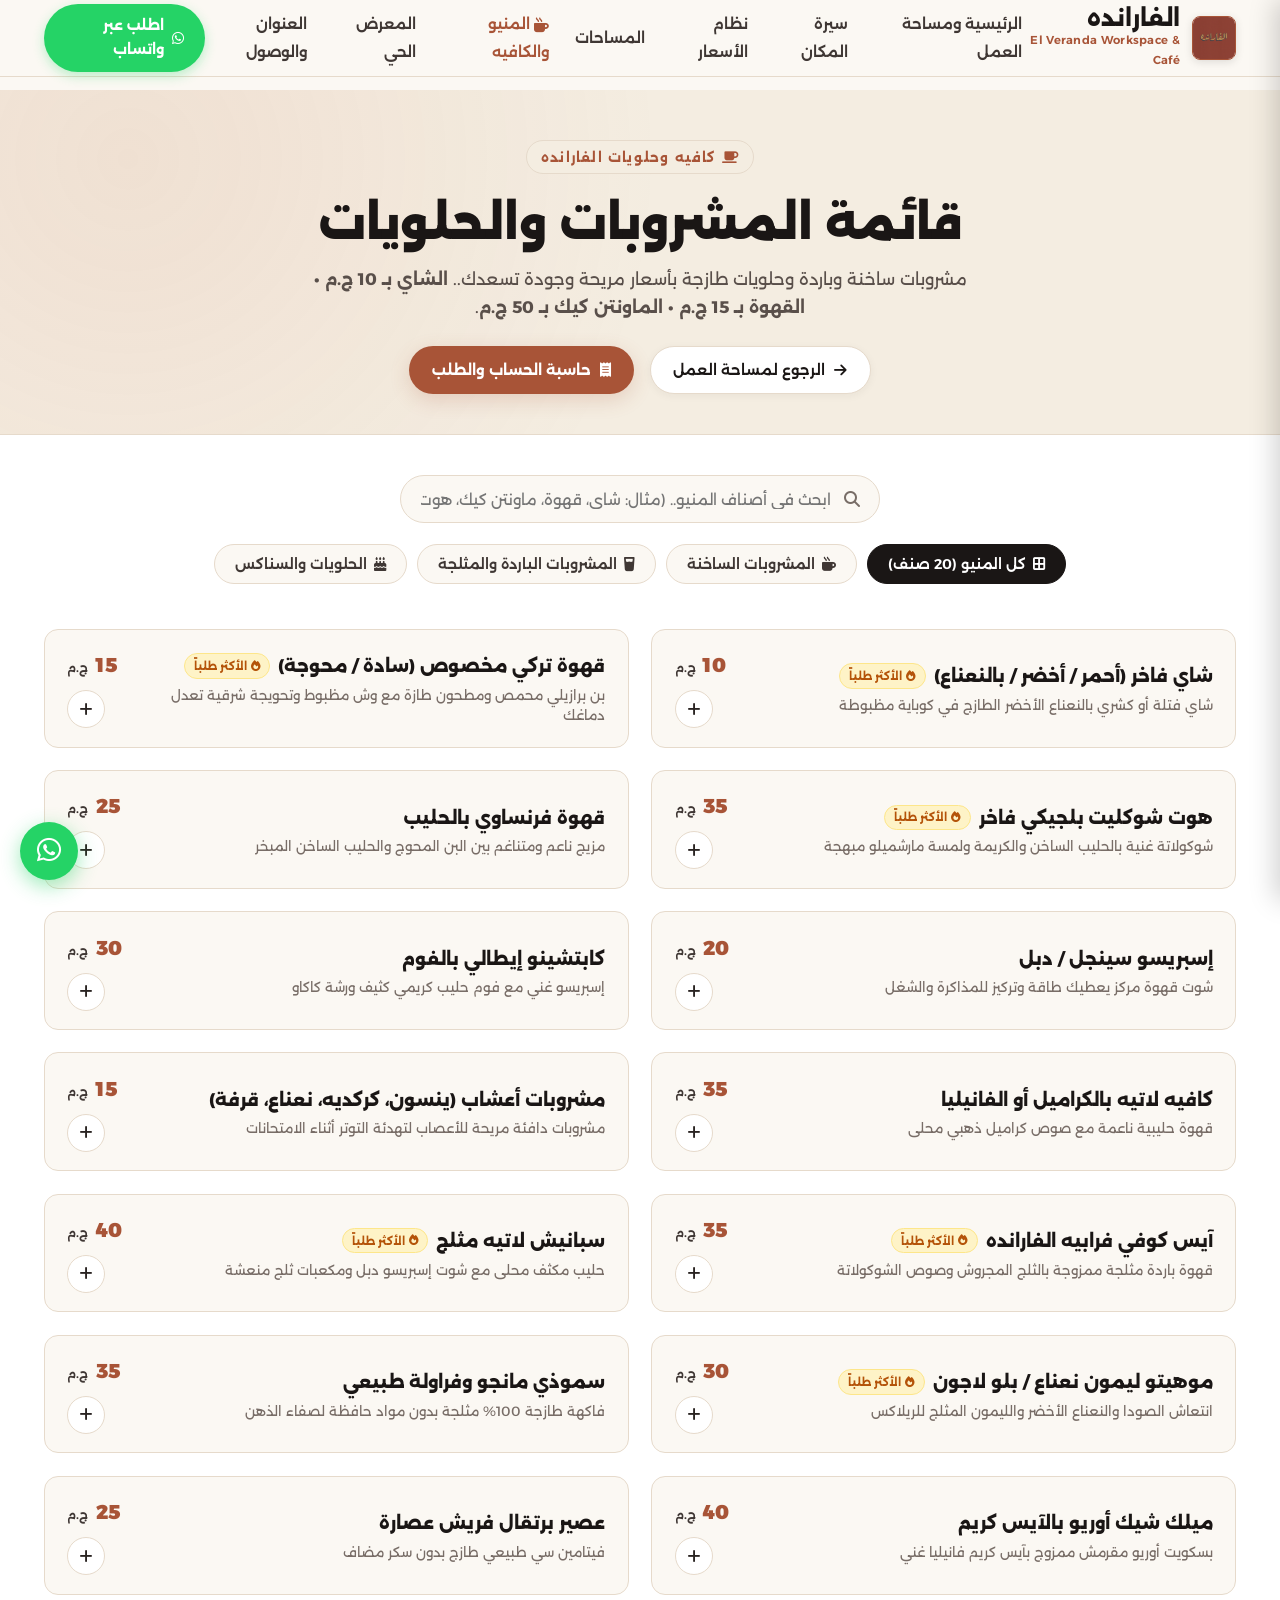
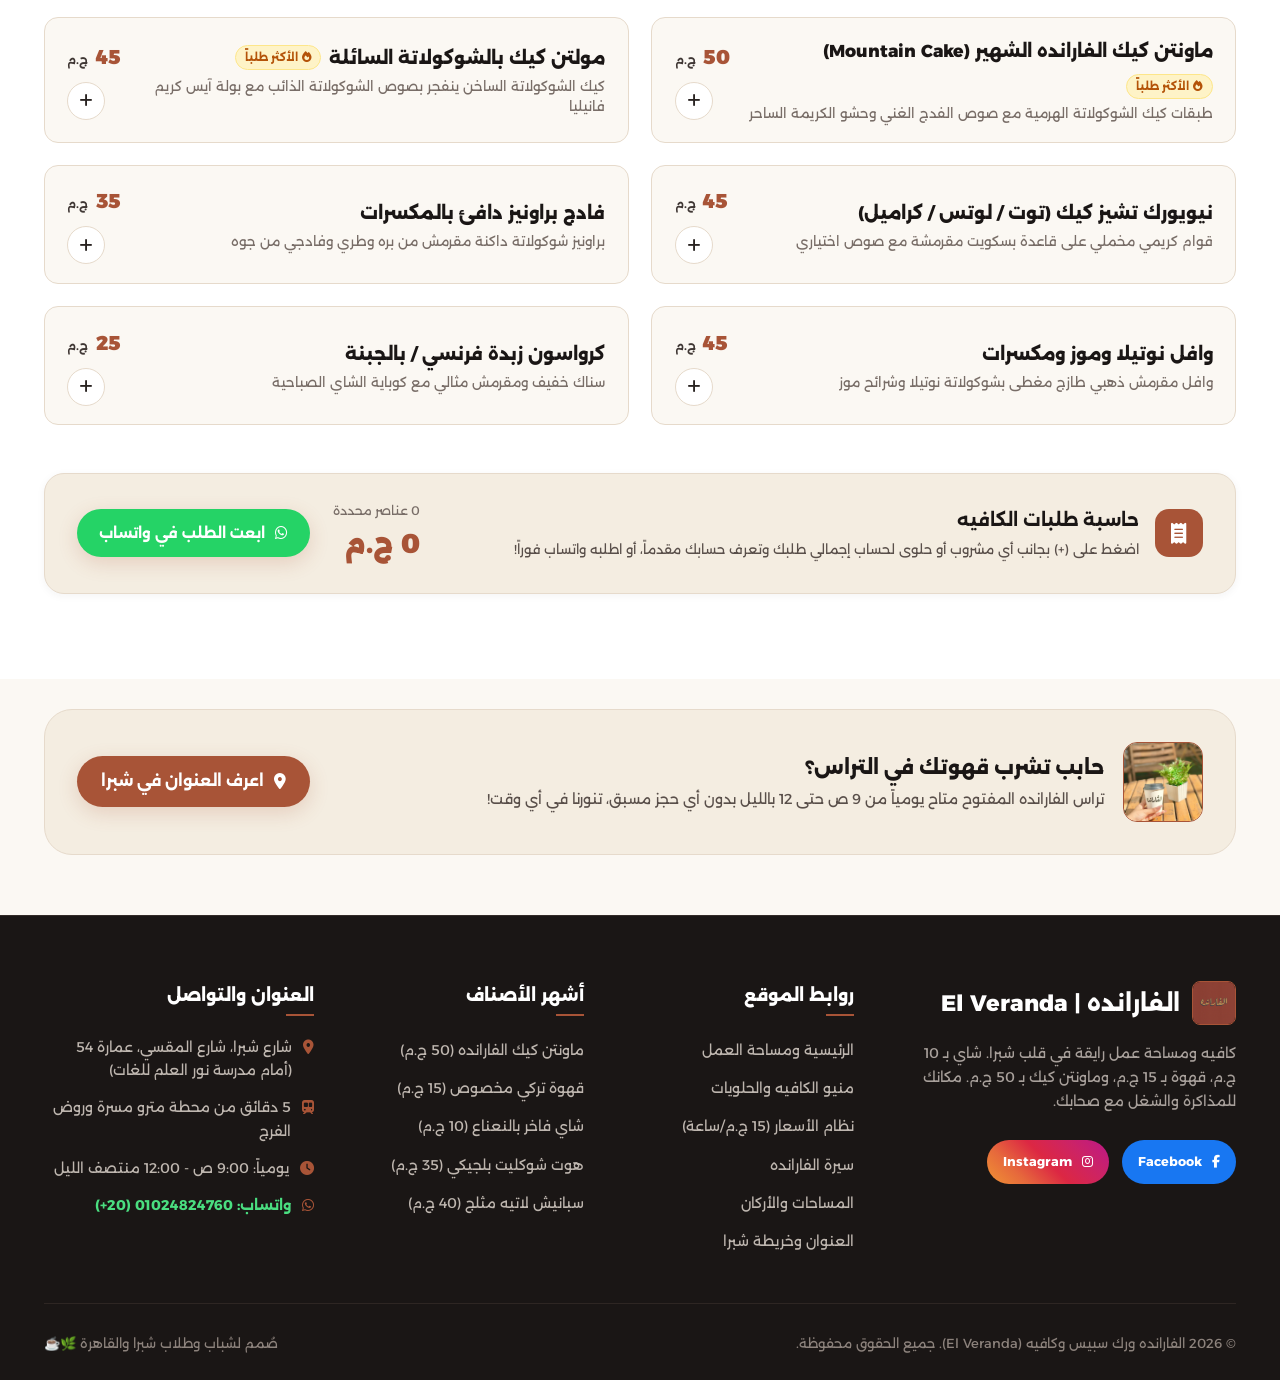
==== menu.html @ e0df3119 "Update files" ====
<!DOCTYPE html>
<html lang="ar" dir="rtl">
<head>
  <meta charset="UTF-8">
  <meta name="viewport" content="width=device-width, initial-scale=1.0">
  <meta name="description" content="منيو كافيه وحلويات الفارانده ورك سبيس (El Veranda) - شاي بـ 10 ج.م، قهوة تركي بـ 15 ج.م، وماونتن كيك بـ 50 ج.م، ومشروبات ساخنة ومثلجة.">
  <meta name="keywords" content="منيو الفارانده, كافيه الفارانده, ماونتن كيك شبرا, منيو El Veranda, ورك سبيس شبرا">
  <meta name="theme-color" content="#a85437">
  
  <title>منيو الكافيه والحلويات | الفارانده ورك سبيس - El Veranda</title>

  <!-- Google Fonts: Alexandria & Cairo & Amiri -->
  <link rel="preconnect" href="https://fonts.googleapis.com">
  <link rel="preconnect" href="https://fonts.gstatic.com" crossorigin>
  <link href="https://fonts.googleapis.com/css2?family=Alexandria:wght@300;400;500;600;700;800;900&family=Amiri:ital,wght@0,400;0,700;1,400&family=Cairo:wght@400;600;700;800;900&display=swap" rel="stylesheet">

  <!-- FontAwesome Icons -->
  <link rel="stylesheet" href="https://cdnjs.cloudflare.com/ajax/libs/font-awesome/6.5.1/css/all.min.css">

  <!-- Main Stylesheet -->
  <link rel="stylesheet" href="assets/css/style.css">
  <link rel="icon" type="image/jpeg" href="assets/images/logo.jpg">
</head>
<body class="page-menu">

  <!-- ==========================================================================
       Header & Navigation Bar
       ========================================================================== -->
  <header class="site-header" id="header">
    <div class="container">
      <div class="nav-wrapper">
        <a href="index.html" class="brand-link" aria-label="الفارانده الصفحة الرئيسية">
          <img src="assets/images/logo.jpg" alt="شعار الفارانده ورك سبيس" class="brand-logo-img">
          <div class="brand-text">
            <span class="brand-name">الفارانده</span>
            <span class="brand-tagline">El Veranda Workspace & Café</span>
          </div>
        </a>

        <!-- Desktop Navigation -->
        <nav aria-label="القائمة الرئيسية">
          <ul class="nav-links">
            <li><a href="index.html">الرئيسية ومساحة العمل</a></li>
            <li><a href="index.html#about">سيرة المكان</a></li>
            <li><a href="index.html#pricing">نظام الأسعار</a></li>
            <li><a href="index.html#spaces">المساحات</a></li>
            <li><a href="menu.html" class="active" style="color: var(--color-primary);"><i class="fa-solid fa-mug-hot"></i> المنيو والكافيه</a></li>
            <li><a href="index.html#gallery">المعرض الحي</a></li>
            <li><a href="index.html#contact">العنوان والوصول</a></li>
          </ul>
        </nav>

        <div class="nav-actions">
          <a href="https://api.whatsapp.com/send?phone=201024824760&text=%D9%85%D8%B1%D8%AD%D8%A8%D8%A7%D9%8B%D8%8C%20%D8%AD%D8%A7%D8%A8%D8%A8%20%D8%A3%D8%B7%D9%84%D8%A8%20%D9%85%D9%86%20%D9%85%D9%86%D9%8A%D9%88%20%D8%A7%D9%84%D9%81%D8%A7%D8%B1%D8%A7%D9%86%D8%AF%D9%87" target="_blank" class="btn-header-reserve" aria-label="تواصل معنا عبر واتساب 01024824760">
            <i class="fa-brands fa-whatsapp"></i>
            <span>اطلب عبر واتساب</span>
          </a>
          <button class="mobile-toggle" aria-label="فتح القائمة الجانبية">
            <i class="fa-solid fa-bars-staggered"></i>
          </button>
        </div>
      </div>
    </div>
  </header>

  <!-- Mobile Drawer Menu -->
  <div class="mobile-drawer-overlay"></div>
  <aside class="mobile-nav-drawer" aria-label="القائمة في الجوال">
    <div class="mobile-drawer-header">
      <div class="brand-link">
        <img src="assets/images/logo.jpg" alt="لوجو الفارانده" class="brand-logo-img" style="width: 40px; height: 40px;">
        <span class="brand-name" style="font-size: 1.25rem;">الفارانده</span>
      </div>
      <button class="drawer-close-btn" aria-label="إغلاق القائمة">
        <i class="fa-solid fa-xmark"></i>
      </button>
    </div>
    <ul class="mobile-drawer-links">
      <li><a href="index.html">الرئيسية ومساحة العمل</a></li>
      <li><a href="menu.html" style="color: var(--color-primary); font-weight: 800;"><i class="fa-solid fa-mug-hot"></i> قائمة المنيو والحلويات</a></li>
      <li><a href="index.html#pricing">نظام الأسعار (15 ج.م/ساعة)</a></li>
      <li><a href="index.html#about">سيرة الفارانده</a></li>
      <li><a href="index.html#spaces">المساحات والتراس</a></li>
      <li><a href="index.html#gallery">معرض الصور</a></li>
      <li><a href="index.html#contact">العنوان وخريطة شبرا</a></li>
    </ul>
    <div style="margin-top: auto; display: flex; flex-direction: column; gap: 0.8rem;">
      <a href="https://api.whatsapp.com/send?phone=201024824760" target="_blank" class="social-btn whatsapp" style="justify-content: center; font-size: 0.95rem;">
        <i class="fa-brands fa-whatsapp"></i> واتساب: 01024824760
      </a>
      <a href="https://www.facebook.com/ver.anda.262926?mibextid=ZbWKwL" target="_blank" class="social-btn facebook" style="justify-content: center;">
        <i class="fa-brands fa-facebook-f"></i> صفحتنا على فيسبوك
      </a>
      <a href="https://www.instagram.com/elvaranda?srtk=MWs0d3d0Y2lwNjcxaQ==" target="_blank" class="social-btn instagram" style="justify-content: center;">
        <i class="fa-brands fa-instagram"></i> حسابنا على انستجرام
      </a>
    </div>
  </aside>

  <main style="padding-top: 90px;">
    <!-- ==========================================================================
         Menu Hero Banner
         ========================================================================== -->
    <section class="menu-hero-banner" style="background: radial-gradient(circle at 10% 20%, rgba(200, 110, 78, 0.1) 0%, transparent 45%), var(--color-bg-secondary); padding: 50px 0 40px; border-bottom: 1px solid var(--color-border);">
      <div class="container" style="text-align: center;">
        <span class="section-eyebrow"><i class="fa-solid fa-mug-saucer"></i> كافيه وحلويات الفارانده</span>
        <h1 class="section-title" style="margin-top: 0.5rem; font-size: clamp(2rem, 4vw, 2.8rem);">قائمة المشروبات والحلويات</h1>
        <p class="section-desc" style="max-width: 680px; margin: 0.8rem auto 1.5rem;">
          مشروبات ساخنة وباردة وحلويات طازجة بأسعار مريحة وجودة تسعدك.. 
          <strong>الشاي بـ 10 ج.م • القهوة بـ 15 ج.م • الماونتن كيك بـ 50 ج.م</strong>.
        </p>

        <!-- Quick Back Link -->
        <div style="display: flex; justify-content: center; gap: 1rem; flex-wrap: wrap;">
          <a href="index.html" class="btn-secondary" style="font-size: 0.9rem; padding: 0.6rem 1.4rem;">
            <i class="fa-solid fa-arrow-right"></i> الرجوع لمساحة العمل
          </a>
          <a href="#menu-calculator" class="btn-primary" style="font-size: 0.9rem; padding: 0.6rem 1.4rem;">
            <i class="fa-solid fa-receipt"></i> حاسبة الحساب والطلب
          </a>
        </div>
      </div>
    </section>

    <!-- ==========================================================================
         Menu Interactive System
         ========================================================================== -->
    <section class="section-padding" style="background: #ffffff; padding-top: 40px;" id="menu-section">
      <div class="container">
        
        <div class="menu-controls">
          <!-- Live Search -->
          <div class="menu-search-box">
            <i class="fa-solid fa-magnifying-glass menu-search-icon"></i>
            <input type="text" id="menu-search" class="menu-search-input" placeholder="ابحث في أصناف المنيو.. (مثال: شاي، قهوة، ماونتن كيك، هوت شوكليت)">
          </div>

          <!-- Category Tabs -->
          <div class="menu-category-tabs">
            <button class="menu-cat-btn active" data-cat="all"><i class="fa-solid fa-border-all"></i> كل المنيو (20 صنف)</button>
            <button class="menu-cat-btn" data-cat="hot"><i class="fa-solid fa-mug-hot"></i> المشروبات الساخنة</button>
            <button class="menu-cat-btn" data-cat="cold"><i class="fa-solid fa-glass-water"></i> المشروبات الباردة والمثلجة</button>
            <button class="menu-cat-btn" data-cat="dessert"><i class="fa-solid fa-cake-candles"></i> الحلويات والسناكس</button>
          </div>
        </div>

        <!-- Dynamic Menu Items Container -->
        <div class="menu-items-grid" id="menu-items-container">
          <!-- Populated by JavaScript -->
        </div>

        <!-- Interactive Menu Tray & Calculator Panel -->
        <div class="menu-calculator-panel" id="menu-calculator">
          <div class="calc-info">
            <div class="calc-icon"><i class="fa-solid fa-receipt"></i></div>
            <div class="calc-text">
              <strong>حاسبة طلبات الكافيه</strong>
              <span>اضغط على (+) بجانب أي مشروب أو حلوى لحساب إجمالي طلبك وتعرف حسابك مقدماً، أو اطلبه واتساب فوراً!</span>
            </div>
          </div>

          <div class="calc-total-wrap">
            <div class="calc-total-box">
              <span class="calc-total-label" id="calc-item-count">0 عناصر محددة</span>
              <div class="calc-total-amount" id="calc-total-sum">0 ج.م</div>
            </div>

            <div style="display: flex; gap: 0.75rem;">
              <button id="btn-order-wa" class="btn-primary" style="padding: 0.65rem 1.4rem; font-size: 0.9rem; background: #25d366; border-color: #25d366;">
                <i class="fa-brands fa-whatsapp"></i> ابعت الطلب في واتساب
              </button>
              <button id="btn-reset-tray" class="btn-secondary" style="padding: 0.65rem 1rem; font-size: 0.85rem; display: none;">
                <i class="fa-solid fa-rotate-left"></i> تفريغ
              </button>
            </div>
          </div>
        </div>

      </div>
    </section>

    <!-- Visual Highlights Banner -->
    <section class="container" style="padding: 30px 1.5rem 60px;">
      <div style="background: var(--color-bg-secondary); border: 1px solid var(--color-border); border-radius: var(--radius-xl); padding: 2rem; display: flex; align-items: center; justify-content: space-between; flex-wrap: wrap; gap: 1.5rem;">
        <div style="display: flex; align-items: center; gap: 1.2rem;">
          <img src="assets/images/coffee-cup.jpg" alt="قهوة الفارانده" style="width: 80px; height: 80px; border-radius: var(--radius-md); object-fit: cover; border: 1.5px solid var(--color-primary);">
          <div>
            <h3 style="font-size: 1.2rem; font-weight: 800; color: var(--color-charcoal-900);">حابب تشرب قهوتك في التراس؟</h3>
            <p style="font-size: 0.9rem; color: var(--color-charcoal-600); margin-top: 0.2rem;">تراس الفارانده المفتوح متاح يومياً من 9 ص حتى 12 بالليل بدون أي حجز مسبق، تنورنا في أي وقت!</p>
          </div>
        </div>
        <a href="index.html#contact" class="btn-primary" style="padding: 0.75rem 1.5rem;">
          <i class="fa-solid fa-location-dot"></i> اعرف العنوان في شبرا
        </a>
      </div>
    </section>

  </main>

  <!-- ==========================================================================
       Footer
       ========================================================================== -->
  <footer class="site-footer">
    <div class="container">
      <div class="footer-grid">
        
        <div class="footer-brand">
          <div class="footer-logo-row">
            <img src="assets/images/logo.jpg" alt="لوجو الفارانده" class="footer-logo-img">
            <span class="footer-brand-title">الفارانده | El Veranda</span>
          </div>
          <p class="footer-desc">
            كافيه ومساحة عمل رايقة في قلب شبرا. شاي بـ 10 ج.م، قهوة بـ 15 ج.م، وماونتن كيك بـ 50 ج.م. مكانك للمذاكرة والشغل مع صحابك.
          </p>
          <div class="social-links-row">
            <a href="https://www.facebook.com/ver.anda.262926?mibextid=ZbWKwL" target="_blank" rel="noopener noreferrer" class="social-btn facebook" style="padding: 0.5rem 1rem; font-size: 0.8rem;">
              <i class="fa-brands fa-facebook-f"></i> Facebook
            </a>
            <a href="https://www.instagram.com/elvaranda?srtk=MWs0d3d0Y2lwNjcxaQ==" target="_blank" rel="noopener noreferrer" class="social-btn instagram" style="padding: 0.5rem 1rem; font-size: 0.8rem;">
              <i class="fa-brands fa-instagram"></i> Instagram
            </a>
          </div>
        </div>

        <div>
          <h4 class="footer-col-title">روابط الموقع</h4>
          <ul class="footer-links">
            <li><a href="index.html">الرئيسية ومساحة العمل</a></li>
            <li><a href="menu.html">منيو الكافيه والحلويات</a></li>
            <li><a href="index.html#pricing">نظام الأسعار (15 ج.م/ساعة)</a></li>
            <li><a href="index.html#about">سيرة الفارانده</a></li>
            <li><a href="index.html#spaces">المساحات والأركان</a></li>
            <li><a href="index.html#contact">العنوان وخريطة شبرا</a></li>
          </ul>
        </div>

        <div>
          <h4 class="footer-col-title">أشهر الأصناف</h4>
          <ul class="footer-links">
            <li><a href="#menu-section">ماونتن كيك الفارانده (50 ج.م)</a></li>
            <li><a href="#menu-section">قهوة تركي مخصوص (15 ج.م)</a></li>
            <li><a href="#menu-section">شاي فاخر بالنعناع (10 ج.م)</a></li>
            <li><a href="#menu-section">هوت شوكليت بلجيكي (35 ج.م)</a></li>
            <li><a href="#menu-section">سبانيش لاتيه مثلج (40 ج.م)</a></li>
          </ul>
        </div>

        <div>
          <h4 class="footer-col-title">العنوان والتواصل</h4>
          <ul class="footer-contact-items">
            <li>
              <i class="fa-solid fa-location-dot"></i>
              <span>شارع شبرا، شارع المقسي، عمارة 54 (أمام مدرسة نور العلم للغات)</span>
            </li>
            <li>
              <i class="fa-solid fa-train-subway"></i>
              <span>5 دقائق من محطة مترو مسرة وروض الفرج</span>
            </li>
            <li>
              <i class="fa-solid fa-clock"></i>
              <span>يومياً: 9:00 ص - 12:00 منتصف الليل</span>
            </li>
            <li>
              <i class="fa-brands fa-whatsapp"></i>
              <a href="https://api.whatsapp.com/send?phone=201024824760" target="_blank" style="color: #4ade80; font-weight: 700;">واتساب: 01024824760 (20+)</a>
            </li>
          </ul>
        </div>

      </div>

      <div class="footer-bottom">
        <p>© 2026 الفارانده ورك سبيس وكافيه (El Veranda). جميع الحقوق محفوظة.</p>
        <p>صُمم لشباب وطلاب شبرا والقاهرة 🌿☕</p>
      </div>
    </div>
  </footer>

  <!-- Floating WhatsApp Direct Chat -->
  <a href="https://api.whatsapp.com/send?phone=201024824760&text=%D9%85%D8%B1%D8%AD%D8%A8%D8%A7%D9%8B%D8%8C%20%D8%AD%D8%A7%D8%A8%D8%A8%20%D8%A3%D8%B3%D8%AA%D9%81%D8%B3%D8%B1%20%D8%B9%D9%86%20%D9%85%D9%86%D9%8A%D9%88%20%D8%A7%D9%84%D9%81%D8%A7%D8%B1%D8%A7%D9%86%D8%AF%D9%87" 
     target="_blank" 
     rel="noopener noreferrer" 
     class="fab-whatsapp" 
     title="تواصل معنا عبر واتساب 01024824760"
     aria-label="تواصل عبر واتساب 01024824760">
    <i class="fa-brands fa-whatsapp"></i>
  </a>

  <!-- Main JavaScript File -->
  <script src="assets/js/main.js"></script>
</body>
</html>
---- assets/css/style.css ----
/* ==========================================================================
   El Veranda Workspace - الفارانده
   Brand Color Palette: Beige, Warm Ivory, Deep Charcoal, Terracotta, Soft Sand
   Fully Responsive for Mobile, Tablet, and Desktop
   ========================================================================== */

:root {
  /* Brand Palette */
  --color-primary: #a85437;        /* Terracotta / Rust from logo */
  --color-primary-dark: #8c3e25;
  --color-primary-light: #c86e4e;
  --color-primary-glow: rgba(168, 84, 55, 0.2);

  --color-bg-main: #fbf8f3;         /* Warm Ivory / Cream */
  --color-bg-secondary: #f4ede1;    /* Warm Soft Sand / Beige */
  --color-bg-tertiary: #ebdcc9;     /* Deep Warm Beige */
  --color-surface: #ffffff;         /* Pure Warm White */
  --color-surface-translucent: rgba(255, 255, 255, 0.9);

  --color-charcoal-900: #1a1615;    /* Deep Black Charcoal */
  --color-charcoal-800: #292321;    /* Rich Charcoal */
  --color-charcoal-700: #3f3734;
  --color-charcoal-600: #594f4a;
  --color-text-muted: #786d67;
  --color-border: #e6dacb;
  --color-border-light: #f0e6d9;

  --color-accent-gold: #c59b27;
  --color-accent-green: #3d7a5a;
  --color-accent-amber: #d97736;

  /* Shadows */
  --shadow-sm: 0 2px 8px rgba(41, 35, 33, 0.05);
  --shadow-md: 0 8px 24px rgba(41, 35, 33, 0.08);
  --shadow-lg: 0 16px 40px rgba(41, 35, 33, 0.12);
  --shadow-xl: 0 24px 60px rgba(41, 35, 33, 0.16);

  /* Radii */
  --radius-sm: 8px;
  --radius-md: 14px;
  --radius-lg: 20px;
  --radius-xl: 28px;
  --radius-full: 9999px;

  /* Typography */
  --font-arabic: 'Alexandria', 'Cairo', -apple-system, BlinkMacSystemFont, 'Segoe UI', Roboto, sans-serif;
  --font-serif: 'Amiri', 'Traditional Arabic', serif;
  --transition-fast: 0.2s cubic-bezier(0.16, 1, 0.3, 1);
  --transition-normal: 0.35s cubic-bezier(0.16, 1, 0.3, 1);
}

/* Base & Reset */
*, *::before, *::after {
  box-sizing: border-box;
  margin: 0;
  padding: 0;
}

html {
  scroll-behavior: smooth;
  font-size: 16px;
  direction: rtl;
}

body {
  font-family: var(--font-arabic);
  background-color: var(--color-bg-main);
  color: var(--color-charcoal-800);
  line-height: 1.7;
  overflow-x: hidden;
  -webkit-font-smoothing: antialiased;
  -webkit-tap-highlight-color: transparent;
}

/* Selection */
::selection {
  background-color: var(--color-primary);
  color: #ffffff;
}

/* Images */
img {
  max-width: 100%;
  height: auto;
  display: block;
}

a {
  color: inherit;
  text-decoration: none;
  transition: var(--transition-fast);
}

button {
  font-family: inherit;
  cursor: pointer;
  border: none;
  background: none;
  outline: none;
}

input, select, textarea {
  font-family: inherit;
  outline: none;
}

.container {
  width: 100%;
  max-width: 1240px;
  margin: 0 auto;
  padding: 0 1.5rem;
}

/* ==========================================================================
   Header & Navigation
   ========================================================================== */
.site-header {
  position: fixed;
  top: 0;
  left: 0;
  right: 0;
  z-index: 1000;
  background: rgba(251, 248, 243, 0.94);
  backdrop-filter: blur(14px);
  -webkit-backdrop-filter: blur(14px);
  border-bottom: 1px solid var(--color-border);
  transition: var(--transition-normal);
}

.site-header.scrolled {
  background: rgba(255, 255, 255, 0.98);
  box-shadow: var(--shadow-md);
  padding: 0.15rem 0;
}

.nav-wrapper {
  display: flex;
  align-items: center;
  justify-content: space-between;
  height: 76px;
  transition: height 0.3s ease;
}

.site-header.scrolled .nav-wrapper {
  height: 66px;
}

.brand-link {
  display: flex;
  align-items: center;
  gap: 0.75rem;
}

.brand-logo-img {
  width: 44px;
  height: 44px;
  border-radius: var(--radius-sm);
  object-fit: cover;
  box-shadow: 0 2px 8px rgba(0,0,0,0.12);
  border: 1.5px solid var(--color-primary);
  flex-shrink: 0;
}

.brand-text {
  display: flex;
  flex-direction: column;
}

.brand-name {
  font-size: 1.4rem;
  font-weight: 800;
  color: var(--color-charcoal-900);
  line-height: 1.15;
}

.brand-tagline {
  font-size: 0.72rem;
  font-weight: 600;
  color: var(--color-primary);
  letter-spacing: 0.3px;
}

.nav-links {
  display: flex;
  align-items: center;
  gap: 1.6rem;
  list-style: none;
}

.nav-links a {
  font-size: 0.92rem;
  font-weight: 600;
  color: var(--color-charcoal-700);
  position: relative;
  padding: 0.4rem 0;
}

.nav-links a::after {
  content: '';
  position: absolute;
  bottom: 0;
  right: 0;
  width: 0;
  height: 2px;
  background-color: var(--color-primary);
  transition: width 0.3s ease;
}

.nav-links a:hover,
.nav-links a.active {
  color: var(--color-primary);
}

.nav-links a:hover::after,
.nav-links a.active::after {
  width: 100%;
}

.nav-actions {
  display: flex;
  align-items: center;
  gap: 0.75rem;
}

.btn-header-reserve {
  display: inline-flex;
  align-items: center;
  gap: 0.5rem;
  background: #25d366;
  color: #ffffff;
  padding: 0.6rem 1.3rem;
  border-radius: var(--radius-full);
  font-size: 0.88rem;
  font-weight: 700;
  transition: var(--transition-fast);
  box-shadow: 0 4px 12px rgba(37, 211, 102, 0.3);
}

.btn-header-reserve:hover {
  background: #1eb954;
  transform: translateY(-2px);
  box-shadow: 0 6px 16px rgba(37, 211, 102, 0.4);
}

.mobile-toggle {
  display: none;
  font-size: 1.4rem;
  color: var(--color-charcoal-900);
  padding: 0.5rem;
  min-width: 44px;
  min-height: 44px;
  align-items: center;
  justify-content: center;
}

/* ==========================================================================
   Hero Section
   ========================================================================== */
.hero-section {
  position: relative;
  padding: 130px 0 70px;
  background: radial-gradient(circle at 10% 20%, rgba(200, 110, 78, 0.08) 0%, transparent 40%),
              radial-gradient(circle at 90% 80%, rgba(197, 155, 39, 0.08) 0%, transparent 45%),
              var(--color-bg-main);
  overflow: hidden;
}

.hero-grid {
  display: grid;
  grid-template-columns: 1.15fr 0.85fr;
  align-items: center;
  gap: 3.5rem;
}

.hero-content {
  display: flex;
  flex-direction: column;
  gap: 1.3rem;
}

.hero-badge-live {
  display: inline-flex;
  align-items: center;
  gap: 0.6rem;
  background: #ffffff;
  border: 1px solid var(--color-border);
  padding: 0.4rem 1rem;
  border-radius: var(--radius-full);
  width: fit-content;
  box-shadow: var(--shadow-sm);
  font-size: 0.85rem;
  font-weight: 600;
  color: var(--color-charcoal-700);
}

.pulse-dot {
  width: 9px;
  height: 9px;
  background-color: #22c55e;
  border-radius: 50%;
  box-shadow: 0 0 0 0 rgba(34, 197, 94, 0.7);
  animation: pulseGreen 2s infinite;
  flex-shrink: 0;
}

@keyframes pulseGreen {
  0% { box-shadow: 0 0 0 0 rgba(34, 197, 94, 0.7); }
  70% { box-shadow: 0 0 0 8px rgba(34, 197, 94, 0); }
  100% { box-shadow: 0 0 0 0 rgba(34, 197, 94, 0); }
}

.hero-title {
  font-size: clamp(2rem, 4.5vw, 3.1rem);
  font-weight: 900;
  line-height: 1.25;
  color: var(--color-charcoal-900);
}

.hero-title .highlight-text {
  color: var(--color-primary);
  position: relative;
  display: inline-block;
}

.hero-subtitle {
  font-size: clamp(0.98rem, 1.8vw, 1.15rem);
  color: var(--color-charcoal-600);
  line-height: 1.8;
  max-width: 600px;
}

.hero-tags {
  display: flex;
  flex-wrap: wrap;
  gap: 0.55rem;
  margin-top: 0.2rem;
}

.hero-tag {
  background: var(--color-bg-secondary);
  color: var(--color-charcoal-800);
  font-size: 0.82rem;
  font-weight: 700;
  padding: 0.35rem 0.8rem;
  border-radius: var(--radius-sm);
  border: 1px solid var(--color-border);
  display: inline-flex;
  align-items: center;
  gap: 0.35rem;
}

.hero-ctas {
  display: flex;
  flex-wrap: wrap;
  gap: 0.85rem;
  margin-top: 0.6rem;
}

.btn-primary {
  display: inline-flex;
  align-items: center;
  justify-content: center;
  gap: 0.6rem;
  background: var(--color-primary);
  color: #ffffff;
  padding: 0.85rem 1.8rem;
  border-radius: var(--radius-full);
  font-size: 0.98rem;
  font-weight: 700;
  transition: var(--transition-fast);
  box-shadow: 0 6px 20px var(--color-primary-glow);
  min-height: 48px;
}

.btn-primary:hover {
  background: var(--color-primary-dark);
  transform: translateY(-2px);
  box-shadow: 0 10px 25px var(--color-primary-glow);
}

.btn-secondary {
  display: inline-flex;
  align-items: center;
  justify-content: center;
  gap: 0.6rem;
  background: #ffffff;
  color: var(--color-charcoal-900);
  padding: 0.85rem 1.8rem;
  border-radius: var(--radius-full);
  font-size: 0.98rem;
  font-weight: 600;
  border: 1px solid var(--color-border);
  transition: var(--transition-fast);
  box-shadow: var(--shadow-sm);
  min-height: 48px;
}

.btn-secondary:hover {
  background: var(--color-bg-secondary);
  border-color: var(--color-charcoal-800);
  transform: translateY(-2px);
}

.hero-quick-meta {
  display: flex;
  align-items: center;
  gap: 1.8rem;
  padding-top: 1.2rem;
  border-top: 1px solid var(--color-border);
  margin-top: 0.4rem;
}

.meta-item {
  display: flex;
  align-items: center;
  gap: 0.75rem;
}

.meta-icon {
  width: 40px;
  height: 40px;
  border-radius: 50%;
  background: var(--color-bg-secondary);
  color: var(--color-primary);
  display: flex;
  align-items: center;
  justify-content: center;
  font-size: 1.1rem;
  flex-shrink: 0;
}

.meta-text {
  display: flex;
  flex-direction: column;
}

.meta-label {
  font-size: 0.75rem;
  color: var(--color-text-muted);
}

.meta-val {
  font-size: 0.92rem;
  font-weight: 700;
  color: var(--color-charcoal-900);
}

/* Hero Media Showcase */
.hero-visual {
  position: relative;
}

.hero-main-card {
  position: relative;
  background: #ffffff;
  border-radius: var(--radius-xl);
  padding: 0.85rem;
  box-shadow: var(--shadow-xl);
  border: 1px solid var(--color-border);
  transform: rotate(-1.5deg);
  transition: transform 0.4s ease;
}

.hero-main-card:hover {
  transform: rotate(0deg);
}

.hero-image-wrap {
  width: 100%;
  height: clamp(280px, 35vw, 420px);
  border-radius: var(--radius-lg);
  overflow: hidden;
  position: relative;
}

.hero-image-wrap img {
  width: 100%;
  height: 100%;
  object-fit: cover;
  transition: transform 0.6s ease;
}

.hero-main-card:hover .hero-image-wrap img {
  transform: scale(1.04);
}

.hero-image-overlay {
  position: absolute;
  bottom: 0;
  left: 0;
  right: 0;
  padding: 1.25rem;
  background: linear-gradient(to top, rgba(26, 22, 21, 0.88), transparent);
  color: #ffffff;
  border-radius: 0 0 var(--radius-lg) var(--radius-lg);
}

.hero-overlay-tag {
  font-size: 0.78rem;
  font-weight: 700;
  color: #ffcf70;
  text-transform: uppercase;
}

.hero-overlay-title {
  font-size: clamp(1rem, 2vw, 1.25rem);
  font-weight: 800;
  margin-top: 0.2rem;
}

/* Floating Badges */
.floating-badge {
  position: absolute;
  background: rgba(255, 255, 255, 0.96);
  backdrop-filter: blur(8px);
  padding: 0.75rem 1.1rem;
  border-radius: var(--radius-md);
  box-shadow: var(--shadow-lg);
  border: 1px solid var(--color-border);
  display: flex;
  align-items: center;
  gap: 0.7rem;
  z-index: 2;
  animation: floatSlow 4s ease-in-out infinite alternate;
}

.floating-badge.badge-top {
  top: -18px;
  right: -20px;
}

.floating-badge.badge-bottom {
  bottom: -20px;
  left: -15px;
  animation-delay: 2s;
}

.badge-icon {
  width: 42px;
  height: 42px;
  border-radius: var(--radius-sm);
  background: var(--color-bg-secondary);
  color: var(--color-primary);
  display: flex;
  align-items: center;
  justify-content: center;
  font-size: 1.15rem;
  flex-shrink: 0;
}

.badge-info {
  display: flex;
  flex-direction: column;
}

.badge-info strong {
  font-size: 0.9rem;
  color: var(--color-charcoal-900);
}

.badge-info span {
  font-size: 0.75rem;
  color: var(--color-text-muted);
}

@keyframes floatSlow {
  0% { transform: translateY(0); }
  100% { transform: translateY(-8px); }
}

/* ==========================================================================
   Section Headers
   ========================================================================== */
.section-padding {
  padding: clamp(55px, 8vw, 85px) 0;
}

.section-head {
  text-align: center;
  max-width: 740px;
  margin: 0 auto clamp(2rem, 5vw, 3rem);
}

.section-eyebrow {
  display: inline-block;
  font-size: 0.82rem;
  font-weight: 700;
  color: var(--color-primary);
  text-transform: uppercase;
  letter-spacing: 1.2px;
  background: var(--color-bg-secondary);
  padding: 0.3rem 0.9rem;
  border-radius: var(--radius-full);
  margin-bottom: 0.75rem;
  border: 1px solid var(--color-border);
}

.section-title {
  font-size: clamp(1.6rem, 3.5vw, 2.3rem);
  font-weight: 900;
  color: var(--color-charcoal-900);
  line-height: 1.3;
}

.section-desc {
  font-size: clamp(0.92rem, 1.8vw, 1.05rem);
  color: var(--color-charcoal-600);
  margin-top: 0.75rem;
  line-height: 1.7;
}

/* ==========================================================================
   Transparent Pricing Section / نظام الأسعار الصريح
   ========================================================================== */
.pricing-section {
  background: var(--color-bg-main);
  border-top: 1px solid var(--color-border);
}

.pricing-banner-grid {
  display: grid;
  grid-template-columns: 1fr 1.25fr;
  gap: 1.8rem;
  align-items: stretch;
}

.pricing-feature-box {
  background: #ffffff;
  border-radius: var(--radius-xl);
  border: 1px solid var(--color-border);
  padding: clamp(1.5rem, 4vw, 2.5rem);
  display: flex;
  flex-direction: column;
  position: relative;
  box-shadow: var(--shadow-sm);
  transition: transform 0.3s ease, box-shadow 0.3s ease;
}

.pricing-feature-box:hover {
  transform: translateY(-4px);
  box-shadow: var(--shadow-lg);
}

.pricing-feature-box.featured-box {
  background: var(--color-charcoal-900);
  color: #ffffff;
  border-color: var(--color-charcoal-900);
  box-shadow: var(--shadow-xl);
}

.pricing-feature-badge {
  display: inline-block;
  background: var(--color-bg-secondary);
  color: var(--color-charcoal-800);
  padding: 0.3rem 0.9rem;
  border-radius: var(--radius-full);
  font-size: 0.8rem;
  font-weight: 700;
  margin-bottom: 1rem;
  width: fit-content;
}

.pricing-feature-price {
  display: flex;
  align-items: baseline;
  gap: 0.5rem;
  margin-bottom: 1rem;
}

.pricing-feature-price .big-num {
  font-size: clamp(2.8rem, 7vw, 3.6rem);
  font-weight: 900;
  line-height: 1;
  color: var(--color-primary);
}

.pricing-feature-box.featured-box .pricing-feature-price .big-num {
  color: #ff9d75;
}

.pricing-feature-price .curr {
  font-size: 1.05rem;
  font-weight: 700;
  color: inherit;
}

.pricing-feature-title {
  font-size: 1.3rem;
  font-weight: 800;
  margin-bottom: 0.6rem;
}

.pricing-feature-desc {
  font-size: 0.95rem;
  color: var(--color-charcoal-600);
  line-height: 1.7;
  margin-bottom: 1.5rem;
}

.pricing-feature-box.featured-box .pricing-feature-desc {
  color: #c4b9b2;
}

.pricing-feature-list {
  list-style: none;
  display: flex;
  flex-direction: column;
  gap: 0.85rem;
  margin-top: auto;
  padding-top: 1.2rem;
  border-top: 1px solid var(--color-border);
}

.pricing-feature-box.featured-box .pricing-feature-list {
  border-top-color: #3f3734;
}

.pricing-feature-list li {
  display: flex;
  align-items: center;
  gap: 0.75rem;
  font-size: 0.92rem;
}

.pricing-feature-list li i {
  color: var(--color-accent-green);
  font-size: 1rem;
  flex-shrink: 0;
}

.pricing-feature-box.featured-box .pricing-feature-list li i {
  color: #4ade80;
}

/* No Booking Notice Bar */
.no-booking-notice {
  background: var(--color-bg-secondary);
  border: 1px solid var(--color-border);
  border-radius: var(--radius-lg);
  padding: 1.6rem 2rem;
  margin-top: 2.2rem;
  display: flex;
  align-items: center;
  justify-content: space-between;
  flex-wrap: wrap;
  gap: 1.3rem;
}

.notice-icon {
  width: 50px;
  height: 50px;
  border-radius: 50%;
  background: var(--color-primary);
  color: #ffffff;
  display: flex;
  align-items: center;
  justify-content: center;
  font-size: 1.25rem;
  flex-shrink: 0;
}

.notice-content {
  flex-grow: 1;
}

.notice-content h4 {
  font-size: 1.15rem;
  font-weight: 800;
  color: var(--color-charcoal-900);
  margin-bottom: 0.25rem;
}

.notice-content p {
  font-size: 0.92rem;
  color: var(--color-charcoal-700);
  line-height: 1.6;
}

/* ==========================================================================
   About Section / السيرة الذاتية للمكان
   ========================================================================== */
.about-section {
  background: #ffffff;
  border-top: 1px solid var(--color-border);
  border-bottom: 1px solid var(--color-border);
}

.about-grid {
  display: grid;
  grid-template-columns: 1fr 1.15fr;
  gap: 3.5rem;
  align-items: center;
}

.about-gallery-mosaic {
  display: grid;
  grid-template-columns: repeat(2, 1fr);
  gap: 1.1rem;
  position: relative;
}

.mosaic-item {
  border-radius: var(--radius-lg);
  overflow: hidden;
  box-shadow: var(--shadow-md);
  border: 1px solid var(--color-border);
  position: relative;
}

.mosaic-item img {
  width: 100%;
  height: 100%;
  object-fit: cover;
  transition: transform 0.5s ease;
}

.mosaic-item:hover img {
  transform: scale(1.06);
}

.mosaic-item.item-tall {
  grid-row: span 2;
  height: 460px;
}

.mosaic-item.item-short {
  height: 220px;
}

.mosaic-badge {
  position: absolute;
  bottom: 0.85rem;
  right: 0.85rem;
  left: 0.85rem;
  background: rgba(26, 22, 21, 0.78);
  backdrop-filter: blur(6px);
  color: #ffffff;
  padding: 0.45rem 0.75rem;
  border-radius: var(--radius-sm);
  font-size: 0.78rem;
  font-weight: 600;
  text-align: center;
}

.about-story {
  display: flex;
  flex-direction: column;
  gap: 1.4rem;
}

.story-quote {
  font-family: var(--font-serif);
  font-size: clamp(1.15rem, 2.2vw, 1.4rem);
  line-height: 1.8;
  color: var(--color-charcoal-900);
  border-right: 4px solid var(--color-primary);
  padding-right: 1.4rem;
  font-style: normal;
  background: var(--color-bg-secondary);
  padding: 1.1rem 1.4rem;
  border-radius: var(--radius-md) 0 0 var(--radius-md);
}

.story-paragraph {
  font-size: 1rem;
  color: var(--color-charcoal-700);
  line-height: 1.85;
}

.about-features-list {
  display: grid;
  grid-template-columns: repeat(2, 1fr);
  gap: 1rem;
  margin-top: 0.4rem;
}

.feature-pill {
  display: flex;
  align-items: flex-start;
  gap: 0.8rem;
  background: var(--color-bg-main);
  padding: 0.95rem;
  border-radius: var(--radius-md);
  border: 1px solid var(--color-border);
}

.feature-pill-icon {
  width: 34px;
  height: 34px;
  border-radius: 50%;
  background: var(--color-primary);
  color: #ffffff;
  display: flex;
  align-items: center;
  justify-content: center;
  font-size: 0.9rem;
  flex-shrink: 0;
}

.feature-pill-text strong {
  display: block;
  font-size: 0.92rem;
  color: var(--color-charcoal-900);
}

.feature-pill-text span {
  font-size: 0.78rem;
  color: var(--color-text-muted);
}

/* ==========================================================================
   Spaces & Zones Section / استكشف مساحات الفارانده
   ========================================================================== */
.spaces-section {
  background: var(--color-bg-main);
}

.spaces-tabs {
  display: flex;
  justify-content: center;
  flex-wrap: wrap;
  gap: 0.65rem;
  margin-bottom: 2.5rem;
}

.space-tab-btn {
  display: inline-flex;
  align-items: center;
  gap: 0.45rem;
  background: #ffffff;
  border: 1px solid var(--color-border);
  padding: 0.6rem 1.3rem;
  border-radius: var(--radius-full);
  font-size: 0.92rem;
  font-weight: 600;
  color: var(--color-charcoal-700);
  transition: var(--transition-fast);
  min-height: 42px;
}

.space-tab-btn:hover {
  border-color: var(--color-primary);
  color: var(--color-primary);
}

.space-tab-btn.active {
  background: var(--color-primary);
  color: #ffffff;
  border-color: var(--color-primary);
  box-shadow: 0 4px 15px var(--color-primary-glow);
}

.space-cards-grid {
  display: grid;
  grid-template-columns: repeat(3, 1fr);
  gap: 1.6rem;
}

.space-card {
  background: #ffffff;
  border-radius: var(--radius-lg);
  overflow: hidden;
  border: 1px solid var(--color-border);
  box-shadow: var(--shadow-sm);
  transition: transform 0.3s ease, box-shadow 0.3s ease;
  display: flex;
  flex-direction: column;
}

.space-card:hover {
  transform: translateY(-5px);
  box-shadow: var(--shadow-lg);
  border-color: var(--color-primary-light);
}

.space-card-img-wrap {
  position: relative;
  height: 230px;
  overflow: hidden;
}

.space-card-img-wrap img {
  width: 100%;
  height: 100%;
  object-fit: cover;
  transition: transform 0.5s ease;
}

.space-card:hover .space-card-img-wrap img {
  transform: scale(1.08);
}

.space-tag {
  position: absolute;
  top: 0.85rem;
  right: 0.85rem;
  background: rgba(26, 22, 21, 0.85);
  backdrop-filter: blur(6px);
  color: #ffffff;
  padding: 0.3rem 0.75rem;
  border-radius: var(--radius-full);
  font-size: 0.75rem;
  font-weight: 600;
}

.space-card-body {
  padding: 1.4rem;
  display: flex;
  flex-direction: column;
  flex-grow: 1;
}

.space-title {
  font-size: 1.25rem;
  font-weight: 800;
  color: var(--color-charcoal-900);
  margin-bottom: 0.5rem;
}

.space-desc {
  font-size: 0.88rem;
  color: var(--color-charcoal-600);
  line-height: 1.65;
  margin-bottom: 1.1rem;
  flex-grow: 1;
}

.space-specs {
  display: flex;
  flex-wrap: wrap;
  gap: 0.45rem;
  padding-top: 0.9rem;
  border-top: 1px solid var(--color-border-light);
}

.spec-badge {
  font-size: 0.75rem;
  font-weight: 600;
  color: var(--color-charcoal-700);
  background: var(--color-bg-secondary);
  padding: 0.25rem 0.6rem;
  border-radius: var(--radius-sm);
  display: inline-flex;
  align-items: center;
  gap: 0.35rem;
}

/* ==========================================================================
   Café & Menu Section / كافيه ومنيو الفارانده
   ========================================================================== */
.menu-section {
  background: #ffffff;
  border-top: 1px solid var(--color-border);
  border-bottom: 1px solid var(--color-border);
  position: relative;
}

.menu-controls {
  display: flex;
  flex-direction: column;
  align-items: center;
  gap: 1.3rem;
  margin-bottom: 2.8rem;
}

.menu-search-box {
  width: 100%;
  max-width: 480px;
  position: relative;
}

.menu-search-input {
  width: 100%;
  padding: 0.85rem 3rem 0.85rem 1.25rem;
  border-radius: var(--radius-full);
  border: 1px solid var(--color-border);
  background: var(--color-bg-main);
  font-size: 0.95rem;
  color: var(--color-charcoal-900);
  transition: var(--transition-fast);
  min-height: 48px;
}

.menu-search-input:focus {
  border-color: var(--color-primary);
  background: #ffffff;
  box-shadow: 0 0 0 4px var(--color-primary-glow);
}

.menu-search-icon {
  position: absolute;
  right: 1.25rem;
  top: 50%;
  transform: translateY(-50%);
  color: var(--color-text-muted);
}

.menu-category-tabs {
  display: flex;
  flex-wrap: wrap;
  justify-content: center;
  gap: 0.6rem;
}

.menu-cat-btn {
  display: inline-flex;
  align-items: center;
  gap: 0.45rem;
  background: var(--color-bg-main);
  border: 1px solid var(--color-border);
  padding: 0.55rem 1.25rem;
  border-radius: var(--radius-full);
  font-size: 0.88rem;
  font-weight: 600;
  color: var(--color-charcoal-700);
  transition: var(--transition-fast);
  min-height: 40px;
}

.menu-cat-btn:hover {
  color: var(--color-primary);
  border-color: var(--color-primary);
}

.menu-cat-btn.active {
  background: var(--color-charcoal-900);
  color: #ffffff;
  border-color: var(--color-charcoal-900);
}

/* Menu Items Grid */
.menu-items-grid {
  display: grid;
  grid-template-columns: repeat(2, 1fr);
  gap: 1.4rem;
}

.menu-item-card {
  display: flex;
  align-items: center;
  justify-content: space-between;
  background: var(--color-bg-main);
  border: 1px solid var(--color-border);
  border-radius: var(--radius-md);
  padding: 1.15rem 1.4rem;
  transition: var(--transition-fast);
  position: relative;
  overflow: hidden;
  gap: 1rem;
}

.menu-item-card:hover {
  background: #ffffff;
  border-color: var(--color-primary);
  box-shadow: var(--shadow-md);
  transform: translateY(-2px);
}

.menu-item-info {
  display: flex;
  flex-direction: column;
  gap: 0.25rem;
  flex-grow: 1;
}

.menu-item-title-row {
  display: flex;
  align-items: center;
  flex-wrap: wrap;
  gap: 0.5rem;
}

.menu-item-name {
  font-size: 1.08rem;
  font-weight: 800;
  color: var(--color-charcoal-900);
}

.badge-bestseller {
  font-size: 0.68rem;
  font-weight: 700;
  color: #b45309;
  background: #fef3c7;
  padding: 0.15rem 0.55rem;
  border-radius: var(--radius-full);
  border: 1px solid #fde68a;
  display: inline-flex;
  align-items: center;
  gap: 0.25rem;
}

.menu-item-desc {
  font-size: 0.84rem;
  color: var(--color-text-muted);
  line-height: 1.5;
}

.menu-item-action {
  display: flex;
  flex-direction: column;
  align-items: flex-end;
  gap: 0.5rem;
  flex-shrink: 0;
}

.menu-item-price {
  font-size: 1.25rem;
  font-weight: 900;
  color: var(--color-primary);
}

.menu-item-price span {
  font-size: 0.78rem;
  font-weight: 600;
  color: var(--color-charcoal-700);
  margin-right: 0.15rem;
}

.btn-add-tray {
  display: inline-flex;
  align-items: center;
  justify-content: center;
  width: 38px;
  height: 38px;
  border-radius: 50%;
  background: #ffffff;
  border: 1.5px solid var(--color-border);
  color: var(--color-charcoal-800);
  font-size: 0.95rem;
  transition: var(--transition-fast);
}

.btn-add-tray:hover {
  background: var(--color-primary);
  border-color: var(--color-primary);
  color: #ffffff;
  transform: scale(1.08);
}

/* Menu Tray / Calculator Drawer */
.menu-calculator-panel {
  margin-top: 3rem;
  background: var(--color-bg-secondary);
  border: 1px solid var(--color-border);
  border-radius: var(--radius-lg);
  padding: 1.6rem 2rem;
  box-shadow: var(--shadow-sm);
  display: flex;
  align-items: center;
  justify-content: space-between;
  flex-wrap: wrap;
  gap: 1.4rem;
}

.calc-info {
  display: flex;
  align-items: center;
  gap: 1rem;
}

.calc-icon {
  width: 48px;
  height: 48px;
  border-radius: var(--radius-md);
  background: var(--color-primary);
  color: #ffffff;
  display: flex;
  align-items: center;
  justify-content: center;
  font-size: 1.3rem;
  flex-shrink: 0;
}

.calc-text strong {
  display: block;
  font-size: 1.1rem;
  color: var(--color-charcoal-900);
}

.calc-text span {
  font-size: 0.82rem;
  color: var(--color-charcoal-600);
}

.calc-total-wrap {
  display: flex;
  align-items: center;
  gap: 1.4rem;
  flex-wrap: wrap;
}

.calc-total-box {
  text-align: right;
}

.calc-total-label {
  font-size: 0.78rem;
  color: var(--color-text-muted);
  display: block;
}

.calc-total-amount {
  font-size: 1.7rem;
  font-weight: 900;
  color: var(--color-primary);
}

/* ==========================================================================
   Photo Gallery Section / المعرض الحي للمكان
   ========================================================================== */
.gallery-section {
  background: #ffffff;
  border-top: 1px solid var(--color-border);
  border-bottom: 1px solid var(--color-border);
}

.gallery-grid {
  display: grid;
  grid-template-columns: repeat(4, 1fr);
  gap: 1.2rem;
}

.gallery-tile {
  position: relative;
  border-radius: var(--radius-md);
  overflow: hidden;
  height: 240px;
  box-shadow: var(--shadow-sm);
  cursor: pointer;
  border: 1px solid var(--color-border);
}

.gallery-tile.tile-large {
  grid-column: span 2;
  grid-row: span 2;
  height: 504px;
}

.gallery-tile img {
  width: 100%;
  height: 100%;
  object-fit: cover;
  transition: transform 0.6s ease;
}

.gallery-tile:hover img {
  transform: scale(1.08);
}

.gallery-tile-overlay {
  position: absolute;
  inset: 0;
  background: linear-gradient(to top, rgba(26, 22, 21, 0.85) 0%, rgba(26, 22, 21, 0.2) 60%, transparent 100%);
  opacity: 0;
  display: flex;
  flex-direction: column;
  justify-content: flex-end;
  padding: 1.2rem;
  color: #ffffff;
  transition: opacity 0.3s ease;
}

.gallery-tile:hover .gallery-tile-overlay {
  opacity: 1;
}

.tile-caption {
  font-size: 0.95rem;
  font-weight: 700;
}

.tile-subcaption {
  font-size: 0.78rem;
  color: #e5ded7;
}

/* ==========================================================================
   Interactive Focus Player
   ========================================================================== */
.focus-player-bar {
  background: linear-gradient(135deg, var(--color-charcoal-900), var(--color-charcoal-800));
  color: #ffffff;
  border-radius: var(--radius-xl);
  padding: 1.6rem 2.2rem;
  margin: 1.5rem auto 0;
  max-width: 900px;
  display: flex;
  align-items: center;
  justify-content: space-between;
  flex-wrap: wrap;
  gap: 1.4rem;
  box-shadow: var(--shadow-xl);
  border: 1px solid rgba(255, 255, 255, 0.1);
}

.player-info {
  display: flex;
  align-items: center;
  gap: 1.1rem;
}

.player-icon {
  width: 48px;
  height: 48px;
  border-radius: 50%;
  background: var(--color-primary);
  display: flex;
  align-items: center;
  justify-content: center;
  font-size: 1.25rem;
  color: #ffffff;
  box-shadow: 0 0 20px var(--color-primary-glow);
  flex-shrink: 0;
}

.player-text strong {
  display: block;
  font-size: 1.05rem;
  font-weight: 800;
}

.player-text span {
  font-size: 0.8rem;
  color: #beb6af;
}

.player-controls {
  display: flex;
  align-items: center;
  gap: 0.85rem;
  flex-wrap: wrap;
}

.sound-toggle-btn {
  background: rgba(255, 255, 255, 0.12);
  color: #ffffff;
  border: 1px solid rgba(255, 255, 255, 0.2);
  padding: 0.55rem 1.15rem;
  border-radius: var(--radius-full);
  font-size: 0.82rem;
  font-weight: 600;
  display: inline-flex;
  align-items: center;
  gap: 0.45rem;
  transition: var(--transition-fast);
  min-height: 40px;
}

.sound-toggle-btn:hover {
  background: rgba(255, 255, 255, 0.25);
}

.sound-toggle-btn.playing {
  background: var(--color-primary);
  border-color: var(--color-primary);
}

/* ==========================================================================
   Location, Map & Contact Section / العنوان والتواصل
   ========================================================================== */
.contact-section {
  background: #ffffff;
  border-top: 1px solid var(--color-border);
}

.contact-grid {
  display: grid;
  grid-template-columns: 1fr 1.1fr;
  gap: 3.2rem;
  align-items: start;
}

.contact-info-card {
  display: flex;
  flex-direction: column;
  gap: 1.8rem;
}

.contact-block {
  display: flex;
  align-items: flex-start;
  gap: 1.1rem;
}

.contact-icon-box {
  width: 48px;
  height: 48px;
  border-radius: var(--radius-md);
  background: var(--color-bg-secondary);
  color: var(--color-primary);
  display: flex;
  align-items: center;
  justify-content: center;
  font-size: 1.25rem;
  flex-shrink: 0;
  border: 1px solid var(--color-border);
}

.contact-block-content h4 {
  font-size: 1.1rem;
  font-weight: 800;
  color: var(--color-charcoal-900);
  margin-bottom: 0.3rem;
}

.contact-block-content p {
  font-size: 0.92rem;
  color: var(--color-charcoal-600);
  line-height: 1.6;
}

.social-links-row {
  display: flex;
  flex-wrap: wrap;
  gap: 0.85rem;
  margin-top: 0.5rem;
}

.social-btn {
  display: inline-flex;
  align-items: center;
  gap: 0.6rem;
  padding: 0.7rem 1.3rem;
  border-radius: var(--radius-full);
  font-size: 0.88rem;
  font-weight: 700;
  color: #ffffff;
  transition: var(--transition-fast);
  min-height: 44px;
}

.social-btn.facebook {
  background: #1877f2;
}

.social-btn.instagram {
  background: linear-gradient(45deg, #f09433 0%, #e6683c 25%, #dc2743 50%, #cc2366 75%, #bc1888 100%);
}

.social-btn.whatsapp {
  background: #25d366;
}

.social-btn:hover {
  transform: translateY(-2px);
  box-shadow: var(--shadow-md);
}

.map-card-wrapper {
  background: var(--color-bg-secondary);
  border-radius: var(--radius-xl);
  overflow: hidden;
  border: 1px solid var(--color-border);
  box-shadow: var(--shadow-lg);
  display: flex;
  flex-direction: column;
}

.map-embed-container {
  width: 100%;
  height: clamp(280px, 35vw, 380px);
  position: relative;
}

.map-embed-container iframe {
  width: 100%;
  height: 100%;
  border: none;
}

.map-card-footer {
  padding: 1.3rem;
  background: #ffffff;
  border-top: 1px solid var(--color-border);
  display: flex;
  align-items: center;
  justify-content: space-between;
  flex-wrap: wrap;
  gap: 0.85rem;
}

.metro-badge {
  display: inline-flex;
  align-items: center;
  gap: 0.45rem;
  font-size: 0.82rem;
  font-weight: 600;
  color: var(--color-charcoal-800);
}

/* ==========================================================================
   FAQ Section
   ========================================================================== */
.faq-section {
  background: var(--color-bg-main);
  border-top: 1px solid var(--color-border);
}

.faq-accordion {
  max-width: 800px;
  margin: 0 auto;
  display: flex;
  flex-direction: column;
  gap: 0.9rem;
}

.faq-item {
  border: 1px solid var(--color-border);
  border-radius: var(--radius-md);
  background: #ffffff;
  overflow: hidden;
  transition: var(--transition-fast);
}

.faq-item.active {
  border-color: var(--color-primary);
  box-shadow: var(--shadow-sm);
}

.faq-question {
  width: 100%;
  padding: 1.2rem 1.4rem;
  display: flex;
  align-items: center;
  justify-content: space-between;
  font-size: 1rem;
  font-weight: 700;
  color: var(--color-charcoal-900);
  text-align: right;
  min-height: 52px;
}

.faq-chevron {
  font-size: 0.85rem;
  color: var(--color-primary);
  transition: transform 0.3s ease;
  flex-shrink: 0;
  margin-right: 0.5rem;
}

.faq-item.active .faq-chevron {
  transform: rotate(180deg);
}

.faq-answer {
  max-height: 0;
  overflow: hidden;
  transition: max-height 0.35s ease, padding 0.35s ease;
  padding: 0 1.4rem;
  font-size: 0.92rem;
  color: var(--color-charcoal-600);
  line-height: 1.7;
}

.faq-item.active .faq-answer {
  max-height: 300px;
  padding: 0 1.4rem 1.2rem;
}

/* ==========================================================================
   Footer
   ========================================================================== */
.site-footer {
  background: var(--color-charcoal-900);
  color: #ffffff;
  padding: 65px 0 25px;
  border-top: 1px solid #332b28;
}

.footer-grid {
  display: grid;
  grid-template-columns: 1.5fr 1fr 1fr 1.2fr;
  gap: 2.8rem;
  margin-bottom: 3rem;
}

.footer-brand {
  display: flex;
  flex-direction: column;
  gap: 1.1rem;
}

.footer-logo-row {
  display: flex;
  align-items: center;
  gap: 0.75rem;
}

.footer-logo-img {
  width: 44px;
  height: 44px;
  border-radius: var(--radius-sm);
  object-fit: cover;
  border: 1.5px solid var(--color-primary);
}

.footer-brand-title {
  font-size: 1.4rem;
  font-weight: 800;
  color: #ffffff;
}

.footer-desc {
  font-size: 0.88rem;
  color: #a8a09b;
  line-height: 1.7;
}

.footer-col-title {
  font-size: 1.05rem;
  font-weight: 800;
  color: #ffffff;
  margin-bottom: 1.2rem;
  position: relative;
  padding-bottom: 0.45rem;
}

.footer-col-title::after {
  content: '';
  position: absolute;
  bottom: 0;
  right: 0;
  width: 28px;
  height: 2px;
  background-color: var(--color-primary);
}

.footer-links {
  list-style: none;
  display: flex;
  flex-direction: column;
  gap: 0.7rem;
}

.footer-links a {
  font-size: 0.88rem;
  color: #beb6af;
  transition: var(--transition-fast);
}

.footer-links a:hover {
  color: #ffaa88;
  padding-right: 5px;
}

.footer-contact-items {
  list-style: none;
  display: flex;
  flex-direction: column;
  gap: 0.8rem;
}

.footer-contact-items li {
  display: flex;
  align-items: flex-start;
  gap: 0.7rem;
  font-size: 0.88rem;
  color: #beb6af;
}

.footer-contact-items li i {
  color: var(--color-primary);
  margin-top: 0.25rem;
  flex-shrink: 0;
}

.footer-bottom {
  display: flex;
  align-items: center;
  justify-content: space-between;
  padding-top: 1.8rem;
  border-top: 1px solid #2e2623;
  font-size: 0.82rem;
  color: #8c827c;
  flex-wrap: wrap;
  gap: 0.85rem;
}

/* ==========================================================================
   Lightbox Modal
   ========================================================================== */
.lightbox-modal {
  position: fixed;
  inset: 0;
  z-index: 2000;
  background: rgba(15, 12, 11, 0.94);
  backdrop-filter: blur(10px);
  display: none;
  align-items: center;
  justify-content: center;
  padding: 1.5rem;
}

.lightbox-modal.active {
  display: flex;
}

.lightbox-content {
  position: relative;
  max-width: 900px;
  max-height: 85vh;
  display: flex;
  flex-direction: column;
  align-items: center;
}

.lightbox-img {
  max-width: 100%;
  max-height: 75vh;
  border-radius: var(--radius-md);
  box-shadow: 0 10px 40px rgba(0,0,0,0.6);
  border: 1px solid rgba(255, 255, 255, 0.15);
}

.lightbox-caption {
  color: #ffffff;
  font-size: 1rem;
  font-weight: 700;
  margin-top: 0.85rem;
  text-align: center;
}

.lightbox-close {
  position: absolute;
  top: -45px;
  left: 0;
  color: #ffffff;
  font-size: 2rem;
  cursor: pointer;
  background: none;
  border: none;
  min-width: 44px;
  min-height: 44px;
}

/* ==========================================================================
   Floating Action Button (WhatsApp)
   ========================================================================== */
.fab-whatsapp {
  position: fixed;
  bottom: max(20px, env(safe-area-inset-bottom, 20px));
  left: max(20px, env(safe-area-inset-left, 20px));
  width: 58px;
  height: 58px;
  border-radius: 50%;
  background: #25d366;
  color: #ffffff;
  display: flex;
  align-items: center;
  justify-content: center;
  font-size: 1.7rem;
  box-shadow: 0 6px 20px rgba(37, 211, 102, 0.45);
  z-index: 999;
  transition: transform 0.3s ease, box-shadow 0.3s ease;
}

.fab-whatsapp:hover {
  transform: scale(1.1);
  box-shadow: 0 10px 25px rgba(37, 211, 102, 0.6);
}

/* ==========================================================================
   Mobile Nav Drawer
   ========================================================================== */
.mobile-nav-drawer {
  position: fixed;
  top: 0;
  right: -320px;
  width: min(320px, 85vw);
  height: 100vh;
  background: #ffffff;
  z-index: 1500;
  box-shadow: -5px 0 25px rgba(0,0,0,0.18);
  padding: 1.8rem 1.4rem;
  display: flex;
  flex-direction: column;
  gap: 1.8rem;
  transition: right 0.35s ease;
  overflow-y: auto;
}

.mobile-nav-drawer.open {
  right: 0;
}

.mobile-drawer-header {
  display: flex;
  align-items: center;
  justify-content: space-between;
}

.drawer-close-btn {
  font-size: 1.4rem;
  color: var(--color-charcoal-900);
  min-width: 44px;
  min-height: 44px;
  display: flex;
  align-items: center;
  justify-content: center;
}

.mobile-drawer-links {
  list-style: none;
  display: flex;
  flex-direction: column;
  gap: 1.1rem;
}

.mobile-drawer-links a {
  font-size: 1.05rem;
  font-weight: 700;
  color: var(--color-charcoal-800);
  padding: 0.3rem 0;
  display: block;
}

.mobile-drawer-overlay {
  position: fixed;
  inset: 0;
  background: rgba(0, 0, 0, 0.45);
  z-index: 1400;
  display: none;
}

.mobile-drawer-overlay.active {
  display: block;
}

/* ==========================================================================
   Responsive Media Queries (Tablet & Mobile Perfection)
   ========================================================================== */

/* Tablet & Smaller Desktops (max-width: 1024px) */
@media (max-width: 1024px) {
  .hero-grid {
    grid-template-columns: 1fr;
    gap: 3rem;
  }
  .hero-visual {
    max-width: 580px;
    margin: 0 auto;
    width: 100%;
  }
  .about-grid {
    grid-template-columns: 1fr;
    gap: 2.8rem;
  }
  .pricing-banner-grid {
    grid-template-columns: 1fr;
    max-width: 680px;
    margin: 0 auto;
  }
  .space-cards-grid {
    grid-template-columns: repeat(2, 1fr);
  }
  .menu-items-grid {
    grid-template-columns: 1fr;
  }
  .gallery-grid {
    grid-template-columns: repeat(3, 1fr);
  }
  .gallery-tile.tile-large {
    grid-column: span 2;
    grid-row: span 2;
    height: 380px;
  }
  .contact-grid {
    grid-template-columns: 1fr;
    gap: 2.5rem;
  }
  .footer-grid {
    grid-template-columns: repeat(2, 1fr);
    gap: 2.5rem;
  }
}

/* Standard Tablets & Large Phones (max-width: 768px) */
@media (max-width: 768px) {
  .nav-links, .nav-actions .btn-header-reserve {
    display: none;
  }
  .mobile-toggle {
    display: flex;
  }
  .container {
    padding: 0 1.2rem;
  }
  .hero-section {
    padding: 110px 0 50px;
  }
  .hero-quick-meta {
    flex-direction: column;
    align-items: flex-start;
    gap: 1rem;
  }
  .floating-badge.badge-top {
    top: -12px;
    right: 0;
  }
  .floating-badge.badge-bottom {
    bottom: -15px;
    left: 0;
  }
  .about-gallery-mosaic {
    grid-template-columns: 1fr;
  }
  .mosaic-item.item-tall {
    grid-row: span 1;
    height: 280px;
  }
  .mosaic-item.item-short {
    height: 200px;
  }
  .about-features-list {
    grid-template-columns: 1fr;
  }
  .space-cards-grid {
    grid-template-columns: 1fr;
  }
  .gallery-grid {
    grid-template-columns: repeat(2, 1fr);
  }
  .gallery-tile.tile-large {
    grid-column: span 2;
    grid-row: span 1;
    height: 250px;
  }
  .no-booking-notice {
    flex-direction: column;
    align-items: flex-start;
    text-align: right;
  }
  .no-booking-notice .btn-primary {
    width: 100%;
  }
  .focus-player-bar {
    flex-direction: column;
    align-items: flex-start;
  }
  .player-controls {
    width: 100%;
  }
  .sound-toggle-btn {
    flex: 1;
    justify-content: center;
  }
  .menu-calculator-panel {
    flex-direction: column;
    align-items: flex-start;
  }
  .calc-total-wrap {
    width: 100%;
    justify-content: space-between;
  }
  .footer-grid {
    grid-template-columns: 1fr;
    gap: 2rem;
  }
  .footer-bottom {
    flex-direction: column;
    text-align: center;
    gap: 0.5rem;
  }
}

/* Small Phones (< 480px) */
@media (max-width: 480px) {
  .container {
    padding: 0 1rem;
  }
  .hero-ctas {
    flex-direction: column;
    width: 100%;
  }
  .hero-ctas .btn-primary,
  .hero-ctas .btn-secondary {
    width: 100%;
  }
  .floating-badge {
    position: static;
    margin-top: 0.75rem;
    animation: none;
  }
  .hero-main-card {
    transform: none;
    padding: 0.6rem;
  }
  .hero-main-card:hover {
    transform: none;
  }
  .menu-item-card {
    flex-direction: column;
    align-items: flex-start;
    gap: 0.85rem;
  }
  .menu-item-action {
    width: 100%;
    flex-direction: row;
    align-items: center;
    justify-content: space-between;
    padding-top: 0.6rem;
    border-top: 1px solid var(--color-border-light);
  }
  .social-links-row {
    flex-direction: column;
  }
  .social-btn {
    width: 100%;
    justify-content: center;
  }
  .map-card-footer {
    flex-direction: column;
    align-items: flex-start;
  }
  .map-card-footer .btn-primary {
    width: 100%;
  }
  .spaces-tabs {
    flex-wrap: nowrap;
    overflow-x: auto;
    justify-content: flex-start;
    padding-bottom: 0.5rem;
    -webkit-overflow-scrolling: touch;
    width: 100%;
  }
  .spaces-tabs::-webkit-scrollbar {
    display: none;
  }
  .space-tab-btn {
    white-space: nowrap;
    flex-shrink: 0;
  }
  .menu-category-tabs {
    flex-wrap: nowrap;
    overflow-x: auto;
    justify-content: flex-start;
    padding-bottom: 0.5rem;
    -webkit-overflow-scrolling: touch;
    width: 100%;
  }
  .menu-category-tabs::-webkit-scrollbar {
    display: none;
  }
  .menu-cat-btn {
    white-space: nowrap;
    flex-shrink: 0;
  }
  .gallery-grid {
    grid-template-columns: 1fr;
  }
  .gallery-tile.tile-large {
    grid-column: span 1;
    height: 230px;
  }
  .gallery-tile {
    height: 220px;
  }
  .fab-whatsapp {
    width: 52px;
    height: 52px;
    font-size: 1.5rem;
    bottom: 18px;
    left: 18px;
  }
}
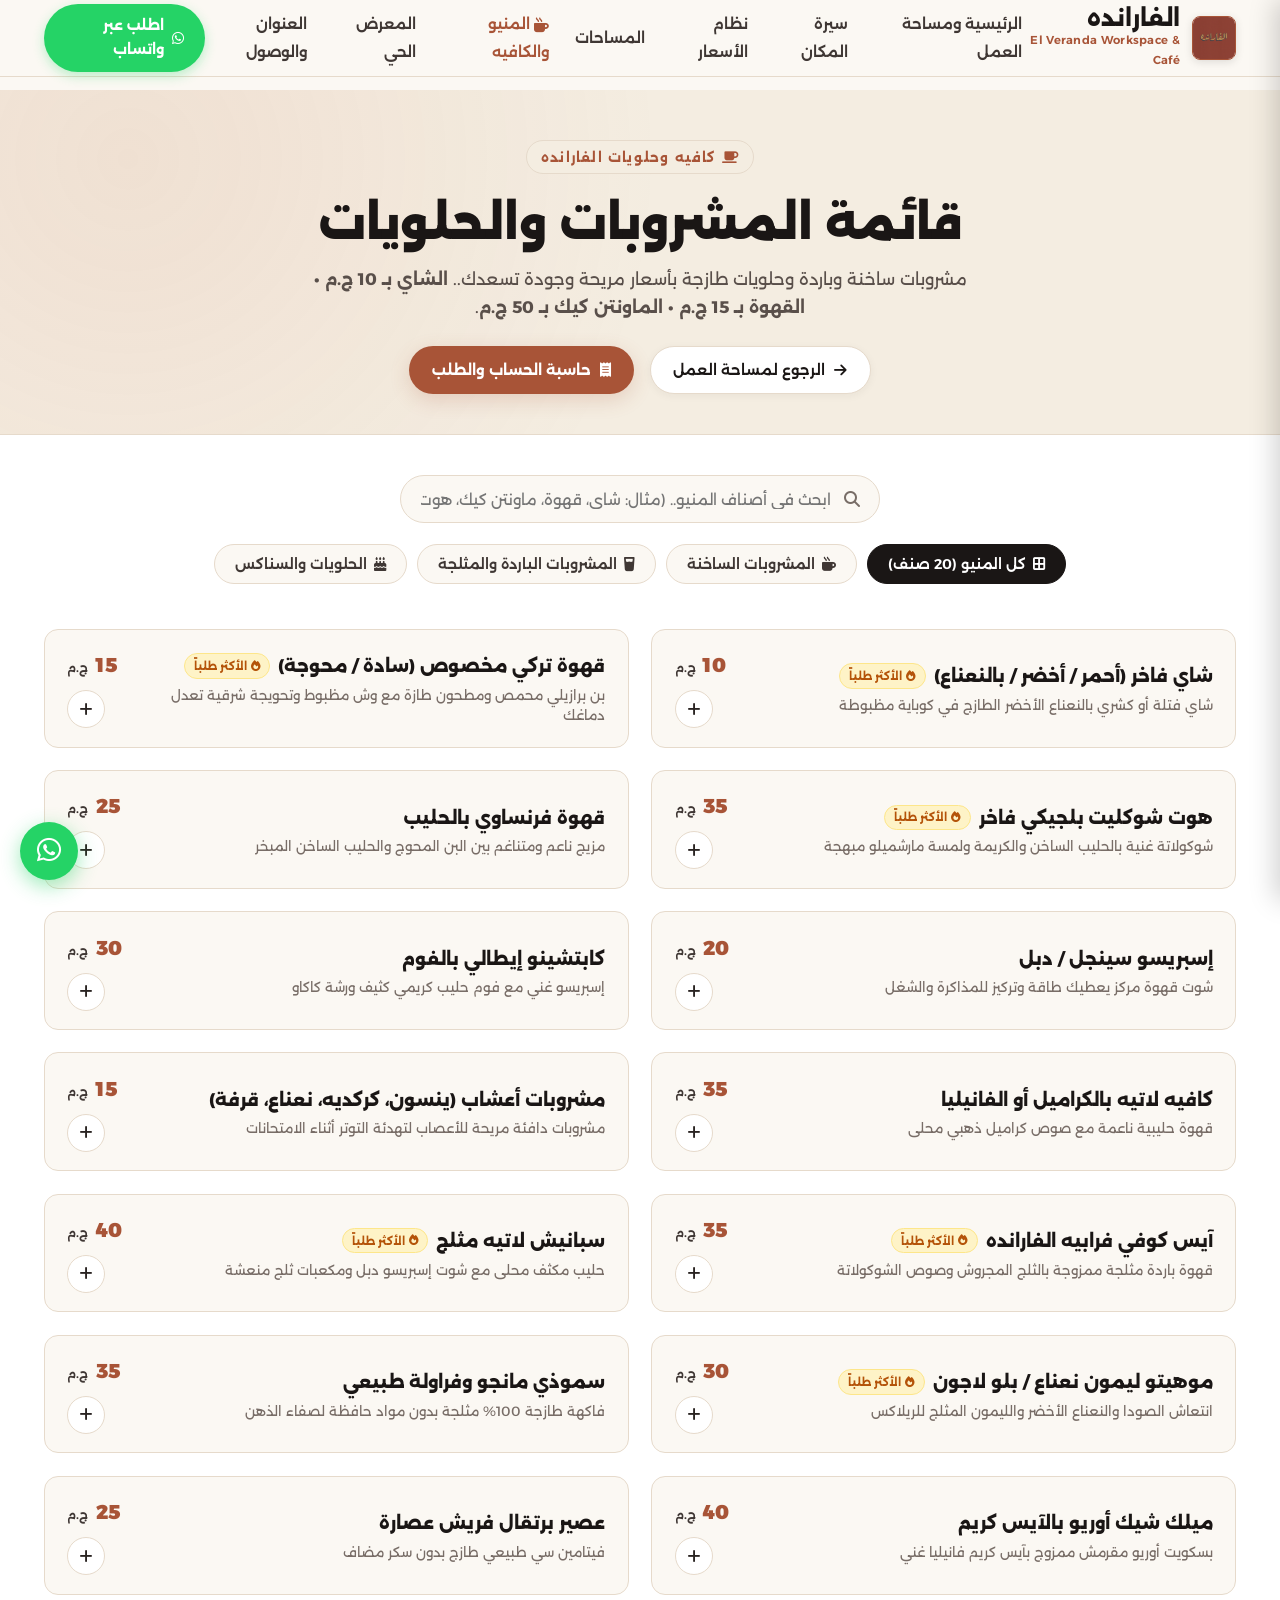
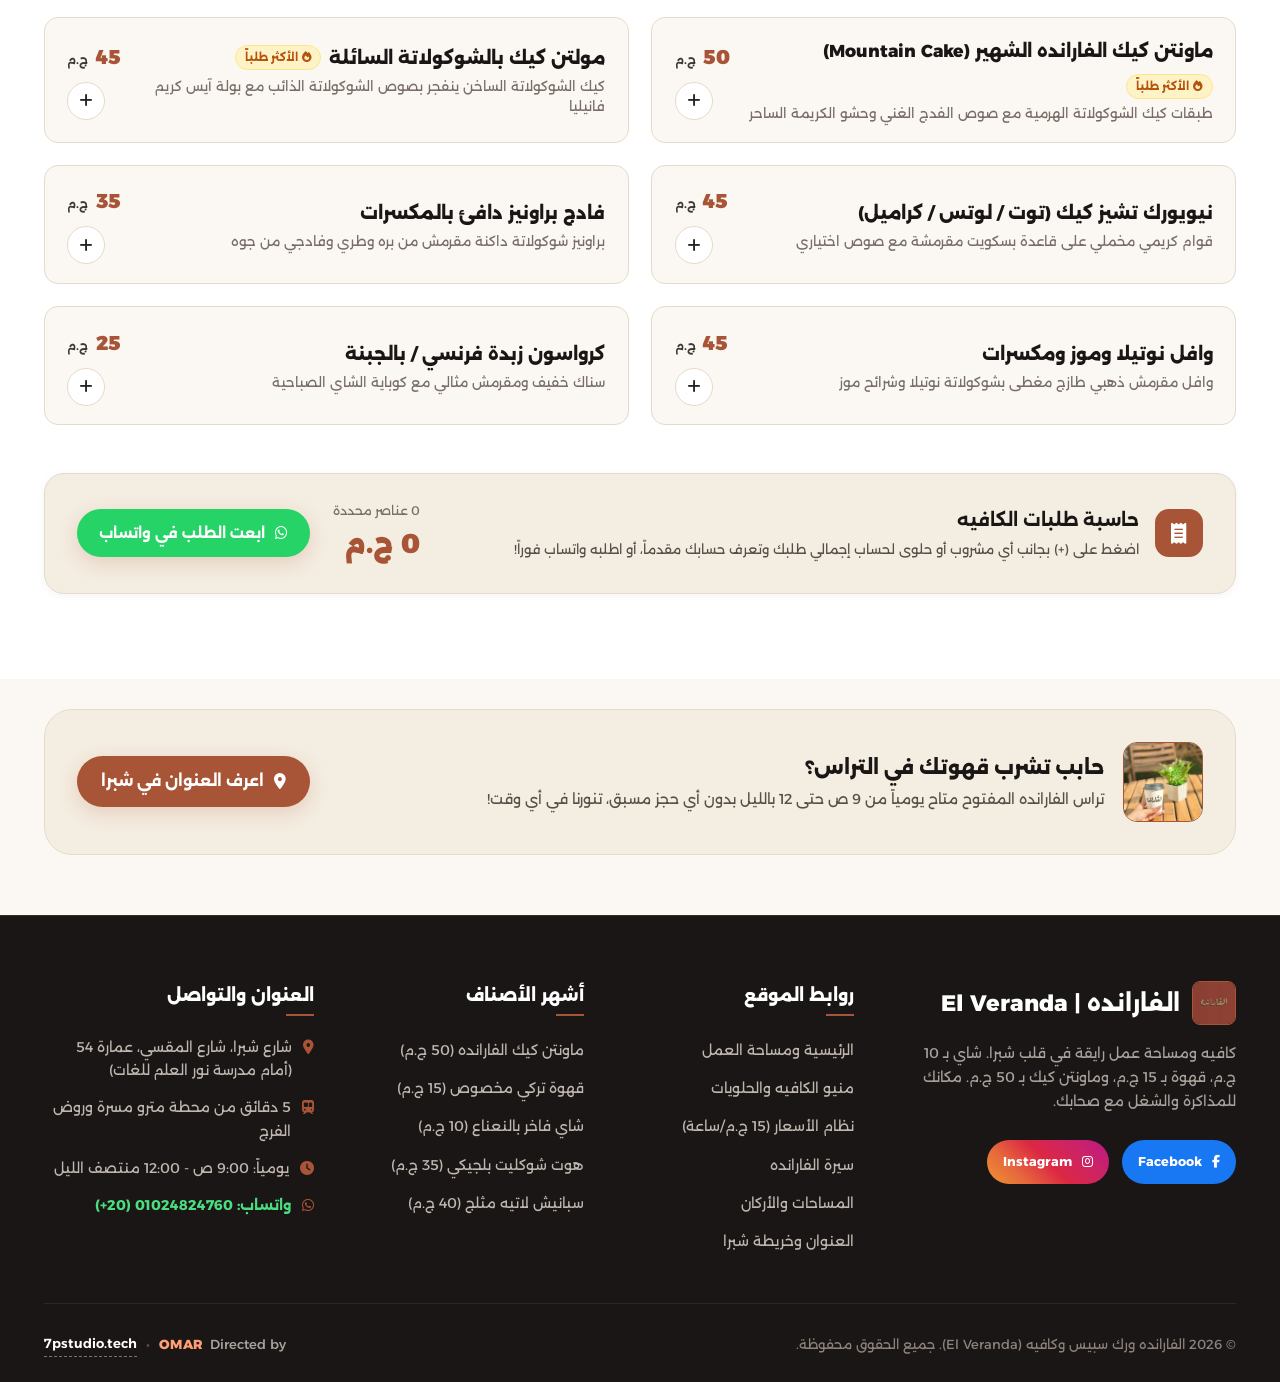
==== commit e9f250aa: "Update files" ====
--- a/menu.html
+++ b/menu.html
@@ -271,7 +271,11 @@
 
       <div class="footer-bottom">
         <p>© 2026 الفارانده ورك سبيس وكافيه (El Veranda). جميع الحقوق محفوظة.</p>
-        <p>صُمم لشباب وطلاب شبرا والقاهرة 🌿☕</p>
+        <p class="directed-by">
+          Directed by <a href="https://7pstudio.tech" target="_blank" rel="noopener noreferrer" class="director-link">OMAR</a> 
+          <span class="sep">•</span> 
+          <a href="https://7pstudio.tech" target="_blank" rel="noopener noreferrer" class="portfolio-link">7pstudio.tech</a>
+        </p>
       </div>
     </div>
   </footer>
--- a/assets/css/style.css
+++ b/assets/css/style.css
@@ -1776,6 +1776,48 @@
   gap: 0.85rem;
 }
 
+.directed-by {
+  font-family: var(--font-arabic);
+  font-weight: 500;
+  color: #a8a09b;
+  display: inline-flex;
+  align-items: center;
+  gap: 0.4rem;
+  flex-wrap: wrap;
+}
+
+.director-link {
+  color: #ff9d75;
+  font-weight: 800;
+  letter-spacing: 0.5px;
+  text-decoration: none;
+  transition: var(--transition-fast);
+}
+
+.director-link:hover {
+  color: #ffffff;
+  text-shadow: 0 0 10px rgba(255, 157, 117, 0.6);
+}
+
+.portfolio-link {
+  color: #ffffff;
+  font-weight: 600;
+  text-decoration: none;
+  border-bottom: 1px dashed rgba(255, 255, 255, 0.4);
+  padding-bottom: 1px;
+  transition: var(--transition-fast);
+}
+
+.portfolio-link:hover {
+  color: #ffcf70;
+  border-bottom-color: #ffcf70;
+}
+
+.directed-by .sep {
+  color: #594f4a;
+  margin: 0 0.15rem;
+}
+
 /* ==========================================================================
    Lightbox Modal
    ========================================================================== */
